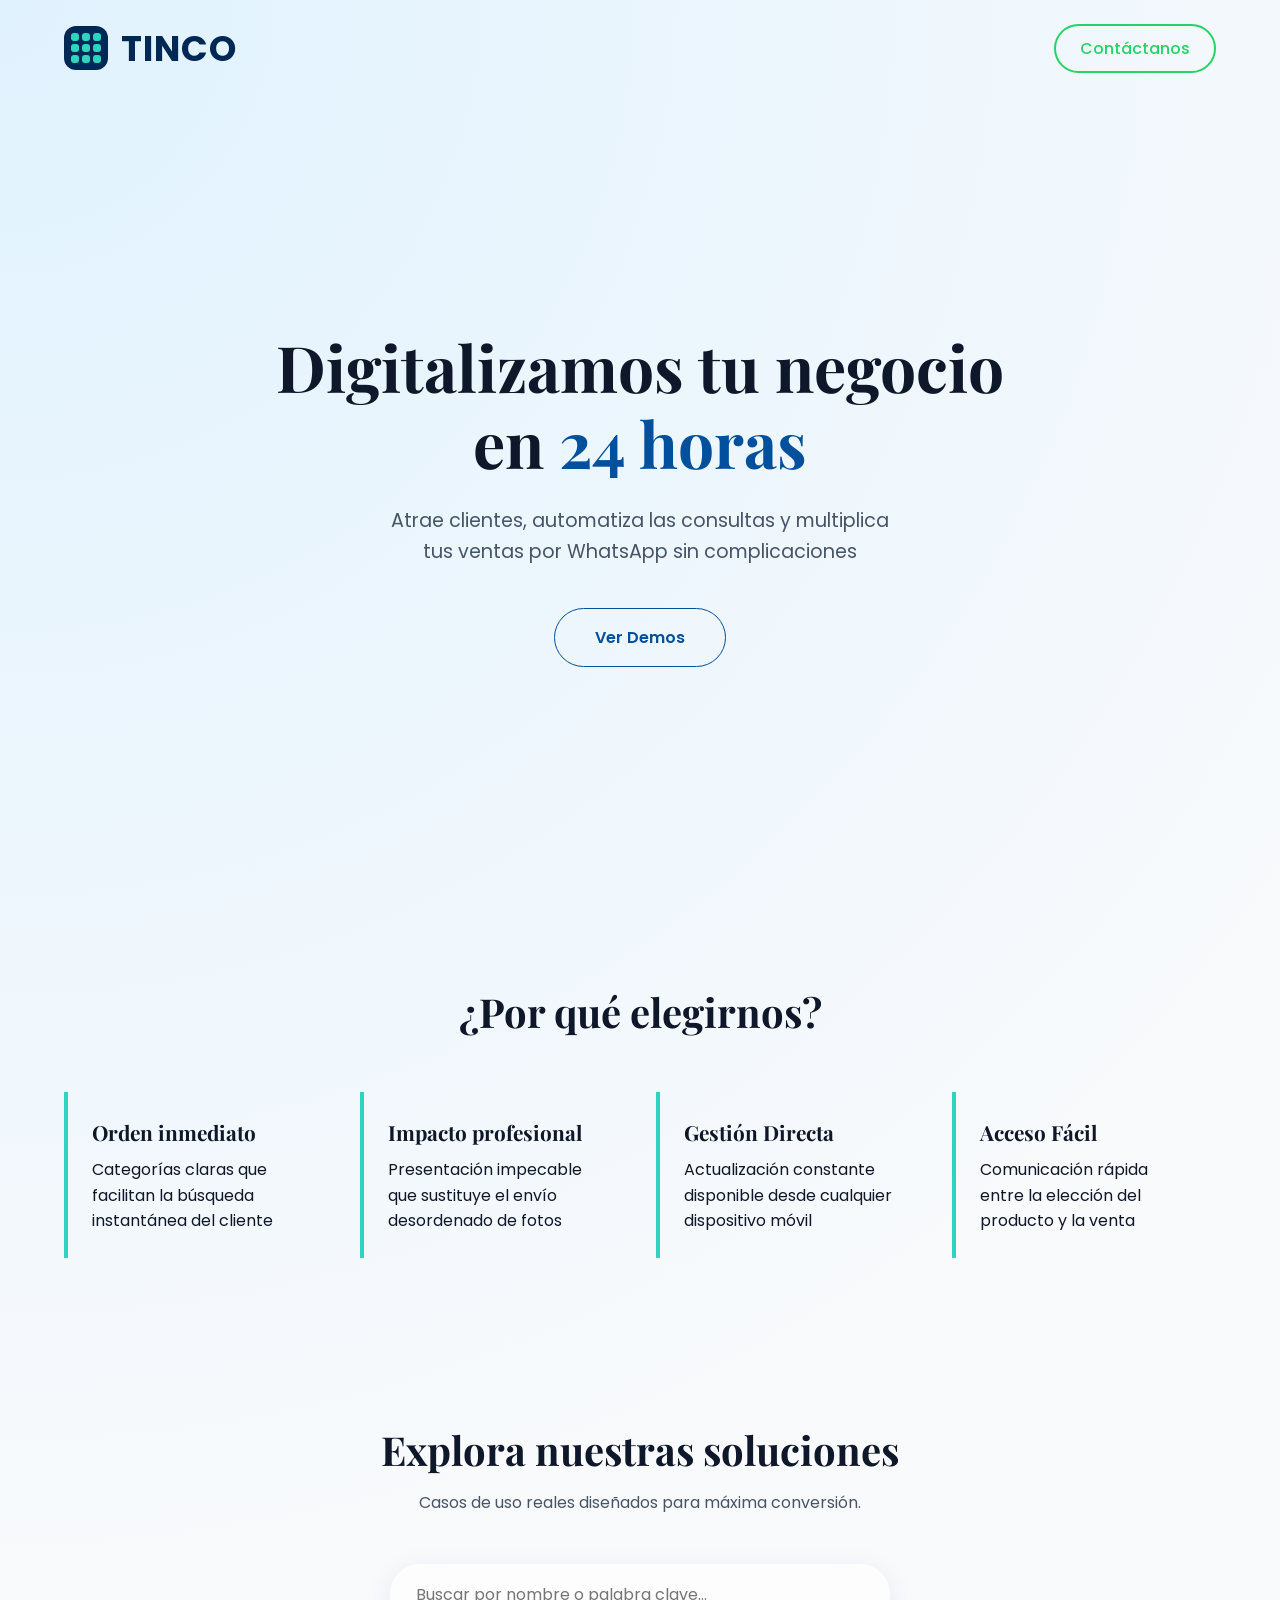
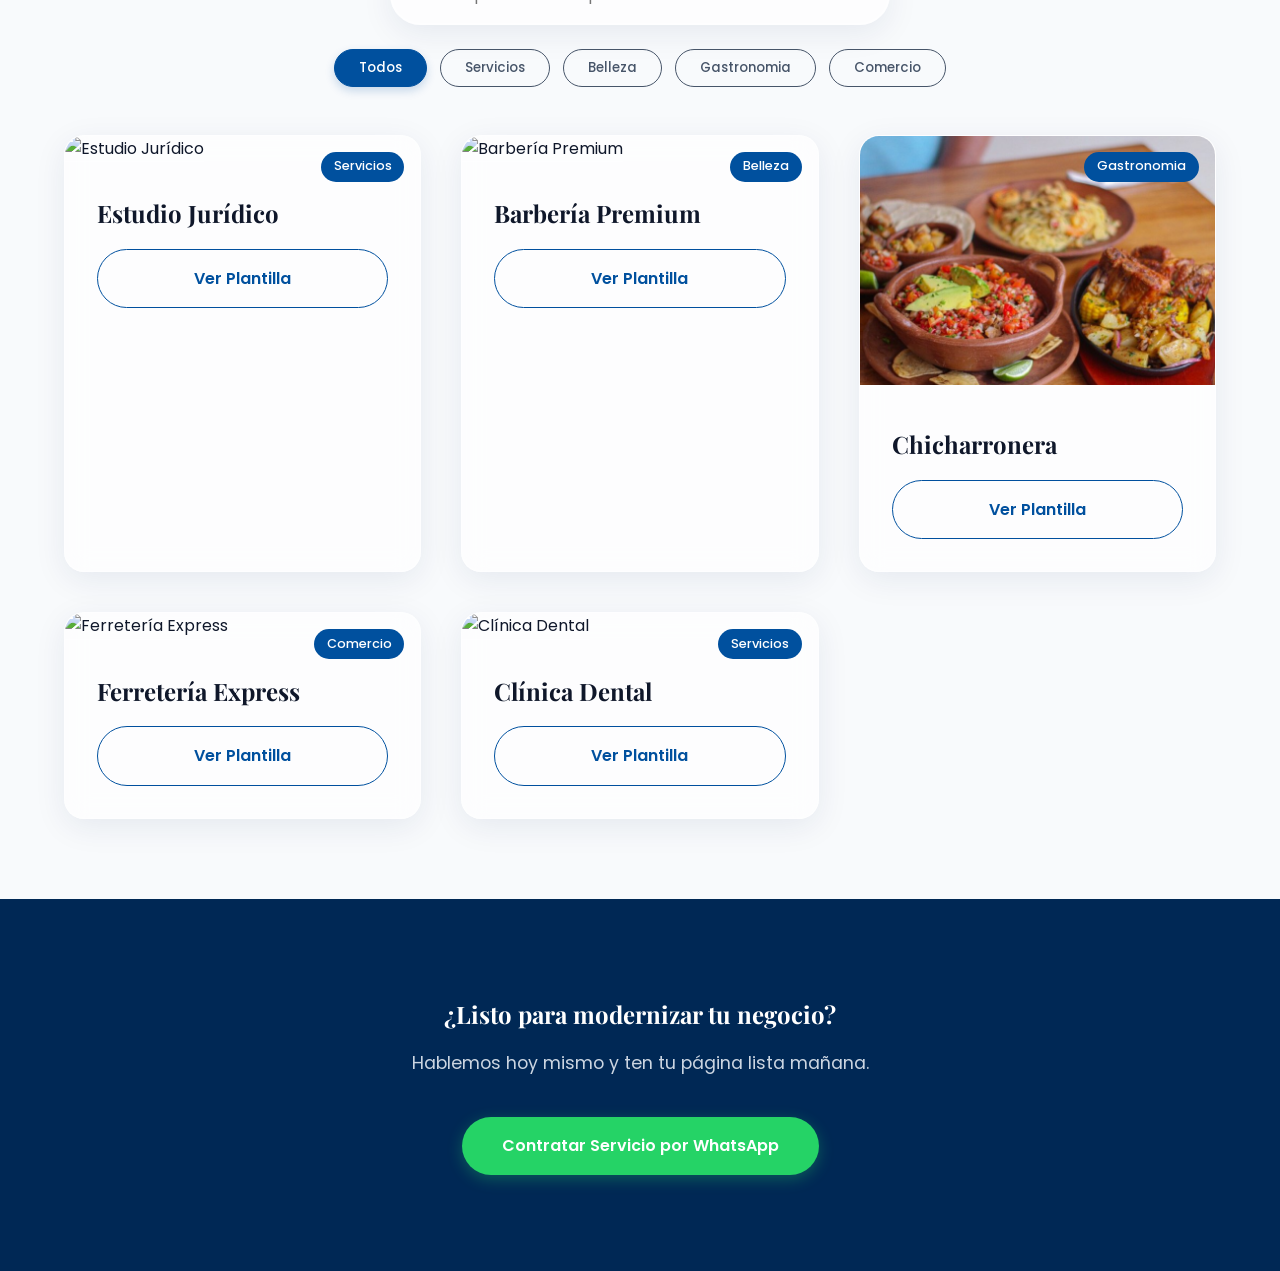
==== index.html @ 5d8689fd "Add files via upload" ====
<!DOCTYPE html>
<html lang="es">
<head>
    <meta charset="UTF-8">
    <meta name="viewport" content="width=device-width, initial-scale=1.0">
    <title>TINCO | Agencia de Transformación Digital</title>
    <link rel="preconnect" href="https://fonts.googleapis.com">
    <link rel="preconnect" href="https://fonts.gstatic.com" crossorigin>
    <link href="https://fonts.googleapis.com/css2?family=Playfair+Display:wght@600;700&family=Poppins:wght@300;400;500;600;700&display=swap" rel="stylesheet">
    <link rel="stylesheet" href="style.css">
</head>
<body>

    <nav class="main-header">
        <div class="container nav-container">
            <a href="#" class="logo">
                <div class="logo-icon">
                    <span></span><span></span><span></span>
                    <span></span><span></span><span></span>
                    <span></span><span></span><span></span>
                </div>
                <span class="logo-text">TINCO</span>
            </a>
            <a href="https://wa.me/1234567890" target="_blank" class="btn-whatsapp-header">Contáctanos</a>
        </div>
    </nav>

    <header class="hero">
        <div class="container hero-content">
            <h1>Digitalizamos tu negocio <br> en <span class="highlight">24 horas</span></h1>
            <p>Atrae clientes, automatiza las consultas y multiplica <br> tus ventas por WhatsApp sin complicaciones</p>
            <a href="#portfolio" class="btn btn-primary">Ver Demos</a>
        </div>
    </header>

    <section class="benefits">
        <div class="container">
            <h2 class="section-title">¿Por qué elegirnos?</h2>
            <div class="benefits-grid">
                <div class="benefit-card">
                    <h3>Orden inmediato</h3>
                    <p>Categorías claras que facilitan la búsqueda instantánea del cliente</p>
                </div>
                <div class="benefit-card">
                    <h3>Impacto profesional</h3>
                    <p>Presentación impecable que sustituye el envío desordenado de fotos</p>
                </div>
                <div class="benefit-card">
                    <h3>Gestión Directa</h3>
                    <p>Actualización constante disponible desde cualquier dispositivo móvil</p>
                </div>
                <div class="benefit-card">
                    <h3>Acceso Fácil</h3>
                    <p>Comunicación rápida entre la elección del producto y la venta</p>
                </div>
            </div>
        </div>
    </section>

    <section id="portfolio" class="portfolio">
        <div class="container">
            <h2 class="section-title">Explora nuestras soluciones</h2>
            <p class="section-subtitle">Casos de uso reales diseñados para máxima conversión.</p>
            
            <div class="portfolio-controls">
                <div class="search-box">
                    <input type="text" id="search-input" placeholder="Buscar por nombre o palabra clave...">
                </div>
                <div class="filter-buttons" id="filter-buttons"></div>
            </div>

            <div id="portfolio-grid" class="portfolio-grid">
                </div>
            
            <div id="no-results" class="no-results" style="display: none;">
                <p>No encontramos demos que coincidan con tu búsqueda.</p>
            </div>
        </div>
    </section>

    <footer class="cta-footer">
        <div class="container">
            <h2>¿Listo para modernizar tu negocio?</h2>
            <p>Hablemos hoy mismo y ten tu página lista mañana.</p>
            <a href="https://wa.me/1234567890?text=Hola,%20quiero%20digitalizar%20mi%20negocio" target="_blank" rel="noopener noreferrer" class="btn btn-whatsapp-footer">
                Contratar Servicio por WhatsApp
            </a>
        </div>
    </footer>

    <script src="app.js"></script>
</body>
</html>
---- style.css ----
/* --- Variables CSS --- */
:root {
    /* Paleta azul basada en el logo TINCO */
    --logo-dark-blue: #002855; 
    --logo-light-blue: #2dd4bf; /* Tono cyan para los recuadros internos */
    
    --primary-color: #00509E; 
    --primary-hover: #003F8A;
    --whatsapp-color: #25D366;
    --whatsapp-hover: #1da851;
    
    /* Fondos y textos */
    --bg-light: #f8fafc;
    --text-dark: #0f172a;
    --text-muted: #475569;
    
    /* Variables para Glassmorphism */
    --glass-bg: rgba(255, 255, 255, 0.65);
    --glass-border: rgba(255, 255, 255, 0.4);
    --glass-shadow: 0 8px 32px 0 rgba(0, 40, 85, 0.08); /* Sombra con matiz azul */
    
    /* Tipografía */
    --font-heading: 'Playfair Display', serif;
    --font-body: 'Poppins', sans-serif;
}

/* --- Reseteo --- */
* {
    margin: 0;
    padding: 0;
    box-sizing: border-box;
}

html { scroll-behavior: smooth; }

body {
    font-family: var(--font-body);
    /* Fondo con un sutil degradado azul claro para resaltar el cristal */
    background: radial-gradient(circle at top left, #e0f2fe 0%, var(--bg-light) 50%);
    color: var(--text-dark);
    line-height: 1.6;
}

.container {
    width: 90%;
    max-width: 1200px;
    margin: 0 auto;
}

/* --- Tipografía General --- */
h1, h2, h3 { font-family: var(--font-heading); color: var(--text-dark); }
.section-title { text-align: center; font-size: 2.5rem; margin-bottom: 0.5rem; }
.section-subtitle { text-align: center; color: var(--text-muted); margin-bottom: 3rem; }

/* --- Navegación y Logo CSS --- */
.main-header {
    padding: 1.5rem 0;
    position: absolute;
    width: 100%;
    top: 0;
    z-index: 100;
}

.nav-container {
    display: flex;
    justify-content: space-between;
    align-items: center;
}

.logo {
    display: flex;
    align-items: center;
    gap: 0.8rem;
    text-decoration: none;
}

/* Recreación del isotipo TINCO */
.logo-icon {
    width: 44px;
    height: 44px;
    background-color: var(--logo-dark-blue);
    border-radius: 12px;
    display: grid;
    grid-template-columns: repeat(3, 1fr);
    grid-template-rows: repeat(3, 1fr);
    gap: 3px;
    padding: 7px;
}

.logo-icon span {
    background-color: var(--logo-light-blue);
    border-radius: 3px;
    display: block;
}

.logo-text {
    font-size: 2.2rem;
    font-weight: 700;
    color: var(--logo-dark-blue);
    letter-spacing: 1px;
    line-height: 1;
}

/* --- Botones --- */
.btn {
    display: inline-block;
    padding: 1rem 2.5rem;
    border-radius: 50px;
    font-weight: 600;
    text-decoration: none;
    transition: all 0.3s ease;
    cursor: pointer;
    border: none;
    text-align: center;
}
/* Botón en estado normal: Transparente con borde */
.btn-primary {
    background-color: transparent; /* Fondo transparente */
    color: var(--primary-color);   /* Texto del color de tu marca */
    border: 1px solid var(--primary-color); /* Borde visible */
    box-shadow: none;              /* Sin sombra inicial */
    transition: all 0.3s ease;     /* Animación suave */
}

/* Botón cuando pasas el cursor (hover) o tocas (active) */
.btn-primary:hover, 
.btn-primary:active {
    background-color: var(--primary-color); /* Ahora sí tiene relleno */
    color: #fff;                             /* Texto blanco para contrastar */
    transform: translateY(-2px);             /* Efecto de elevación */
    box-shadow: 0 6px 15px rgba(0, 80, 158, 0.3); /* Sombra suave al rellenarse */
}

/* Botón WhatsApp Header Minimalista */
.btn-whatsapp-header {
    padding: 0.6rem 1.5rem;
    border-radius: 50px;
    font-weight: 500;
    text-decoration: none;
    background: transparent;
    color: var(--whatsapp-color);
    border: 2px solid var(--whatsapp-color);
    transition: all 0.3s ease;
}

.btn-whatsapp-header:hover {
    background: var(--whatsapp-color);
    color: #fff;
}

.btn-whatsapp-footer {
    display: inline-block;
    padding: 1rem 2.5rem;
    border-radius: 50px;
    font-weight: 600;
    text-decoration: none;
    background-color: var(--whatsapp-color);
    color: #fff;
    transition: all 0.3s ease;
    box-shadow: 0 4px 15px rgba(37, 211, 102, 0.3);
}

.btn-whatsapp-footer:hover {
    background-color: var(--whatsapp-hover);
    transform: translateY(-3px);
}

/* --- Hero Section --- */
.hero {
    min-height: 100vh;
    display: flex;
    align-items: center;
    text-align: center;
    padding-top: 6rem; /* Compensa la navegación absoluta */
}

.hero h1 {
    font-size: clamp(2.5rem, 5vw, 4.5rem);
    line-height: 1.2;
    margin-bottom: 1.5rem;
}

.hero .highlight { color: var(--primary-color); }
.hero p {
    font-size: 1.2rem;
    color: var(--text-muted);
    max-width: 600px;
    margin: 0 auto 2.5rem;
}

/* --- Beneficios --- */
.benefits { padding: 5rem 0; }
.benefits-grid {
    display: grid;
    grid-template-columns: 1fr;
    gap: 2rem;
    margin-top: 3rem;
}
.benefit-card {
    background: transparent;
    border-left: 4px solid var(--logo-light-blue);
    padding: 1.5rem;
}
.benefit-card h3 { margin-bottom: 0.5rem; font-size: 1.3rem; }

/* --- Portafolio (Glassmorphism) --- */
.portfolio { padding: 5rem 0; position: relative; }
.portfolio-grid {
    display: grid;
    grid-template-columns: 1fr;
    gap: 2.5rem;
}
.demo-card {
    background: var(--glass-bg);
    backdrop-filter: blur(12px);
    -webkit-backdrop-filter: blur(12px);
    border: 1px solid var(--glass-border);
    border-radius: 20px;
    overflow: hidden;
    box-shadow: var(--glass-shadow);
    transition: transform 0.4s ease, box-shadow 0.4s ease;
    display: flex;
    flex-direction: column;
}
.demo-card:hover {
    transform: translateY(-10px);
    box-shadow: 0 15px 40px 0 rgba(0, 40, 85, 0.15);
}
.demo-image {
    width: 100%;
    height: 250px;
    object-fit: cover;
    border-bottom: 1px solid var(--glass-border);
}
.demo-content {
    padding: 2rem;
    display: flex;
    flex-direction: column;
    flex-grow: 1;
}

.demo-content h3 { margin-bottom: 1rem; font-size: 1.5rem; }

.demo-btn { width: 100%; }

/* --- Footer CTA --- */
.cta-footer {
    background-color: var(--logo-dark-blue);
    color: #fff;
    text-align: center;
    padding: 6rem 0;
}
.cta-footer h2 { color: #fff; margin-bottom: 1rem; }
.cta-footer p { color: #cbd5e1; margin-bottom: 2.5rem; font-size: 1.1rem; }

/* --- Media Queries (Desktop) --- */
@media (min-width: 768px) {
    .benefits-grid { grid-template-columns: repeat(2, 1fr); }
    .portfolio-grid { grid-template-columns: repeat(2, 1fr); }
}
@media (min-width: 1024px) {
    .benefits-grid { grid-template-columns: repeat(4, 1fr); }
    .portfolio-grid { grid-template-columns: repeat(3, 1fr); }
}





/* --- Controles de Portafolio (Buscador y Filtros) --- */
.portfolio-controls {
    display: flex;
    flex-direction: column;
    align-items: center;
    gap: 1.5rem;
    margin-bottom: 3rem;
}

.search-box {
    width: 100%;
    max-width: 500px;
}

.search-box input {
    width: 100%;
    padding: 1rem 1.5rem;
    font-family: var(--font-body);
    font-size: 1rem;
    color: var(--text-dark);
    background: var(--glass-bg);
    border: 2px solid var(--glass-border);
    border-radius: 50px;
    outline: none;
    transition: all 0.3s ease;
    box-shadow: var(--glass-shadow);
}

.search-box input:focus {
    border-color: var(--logo-light-blue);
    box-shadow: 0 0 15px rgba(45, 212, 191, 0.3);
}

.filter-buttons {
    display: flex;
    flex-wrap: wrap;
    justify-content: center;
    gap: 0.8rem;
}

.filter-btn {
    background: transparent;
    border: 1px solid var(--text-muted);
    color: var(--text-muted);
    padding: 0.5rem 1.5rem;
    border-radius: 50px;
    font-family: var(--font-body);
    font-weight: 500;
    cursor: pointer;
    transition: all 0.3s ease;
}

.filter-btn:hover {
    border-color: var(--primary-color);
    color: var(--primary-color);
}

.filter-btn.active {
    background: var(--primary-color);
    border-color: var(--primary-color);
    color: #fff;
    box-shadow: 0 4px 10px rgba(0, 80, 158, 0.2);
}

.no-results {
    text-align: center;
    padding: 3rem;
    color: var(--text-muted);
    font-size: 1.2rem;
    background: var(--glass-bg);
    border-radius: 20px;
    border: 1px dashed var(--text-muted);
}
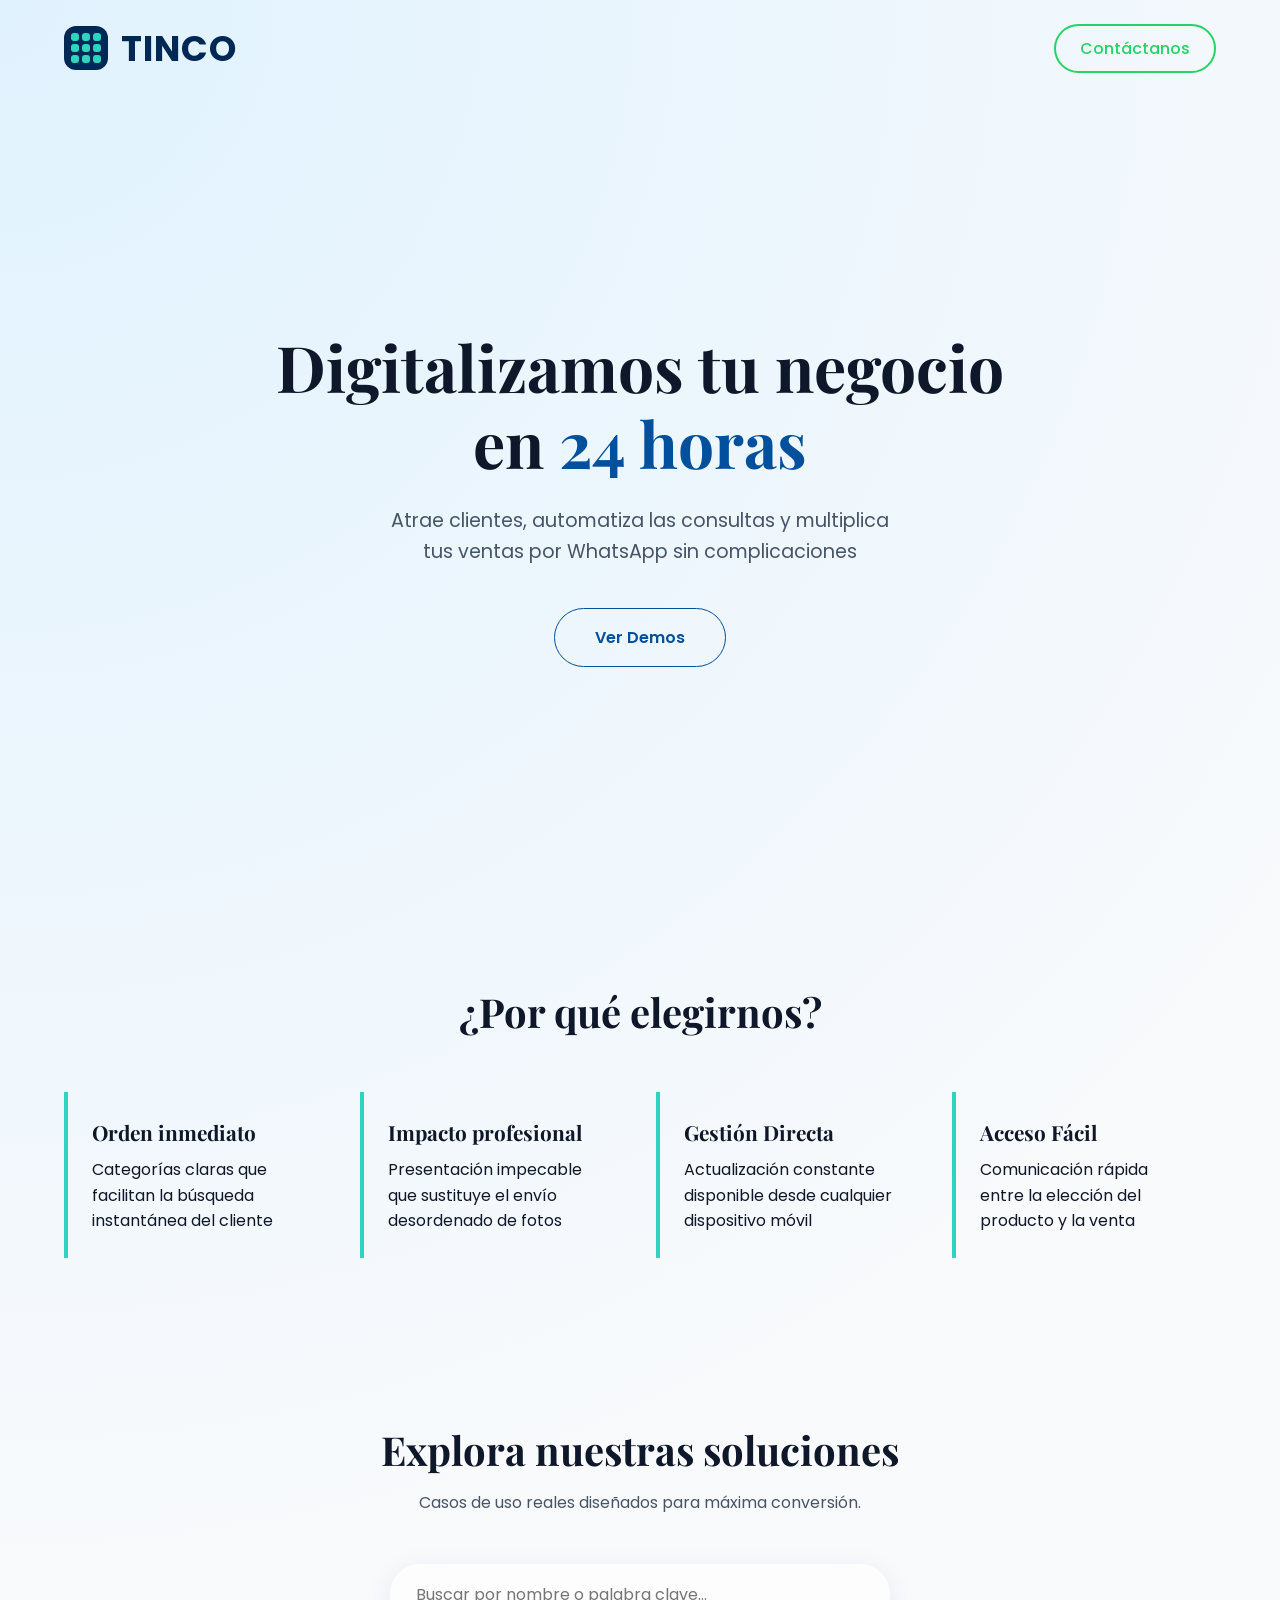
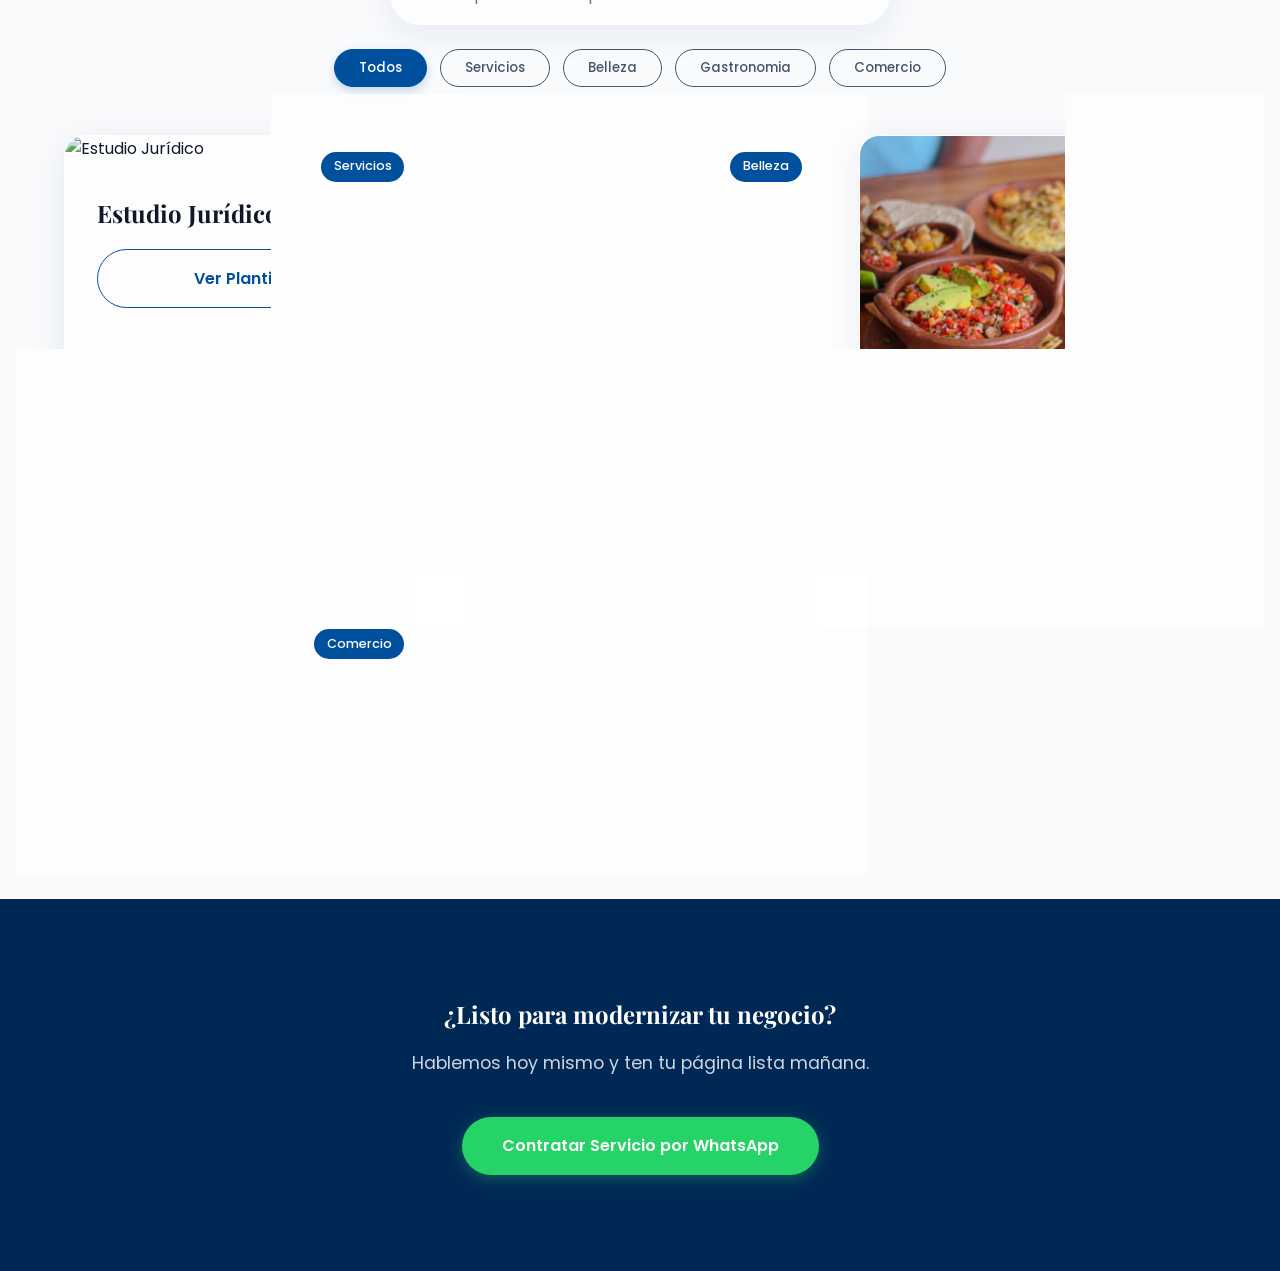
==== commit fdb9e754: "Update index.html" ====
--- a/index.html
+++ b/index.html
@@ -3,7 +3,7 @@
 <head>
     <meta charset="UTF-8">
     <meta name="viewport" content="width=device-width, initial-scale=1.0">
-    <title>TINCO | Agencia de Transformación Digital</title>
+    <title>TINCO | Agencia de Catálogos Digitales</title>
     <link rel="preconnect" href="https://fonts.googleapis.com">
     <link rel="preconnect" href="https://fonts.gstatic.com" crossorigin>
     <link href="https://fonts.googleapis.com/css2?family=Playfair+Display:wght@600;700&family=Poppins:wght@300;400;500;600;700&display=swap" rel="stylesheet">
@@ -90,4 +90,4 @@
 
     <script src="app.js"></script>
 </body>
-</html>+</html>
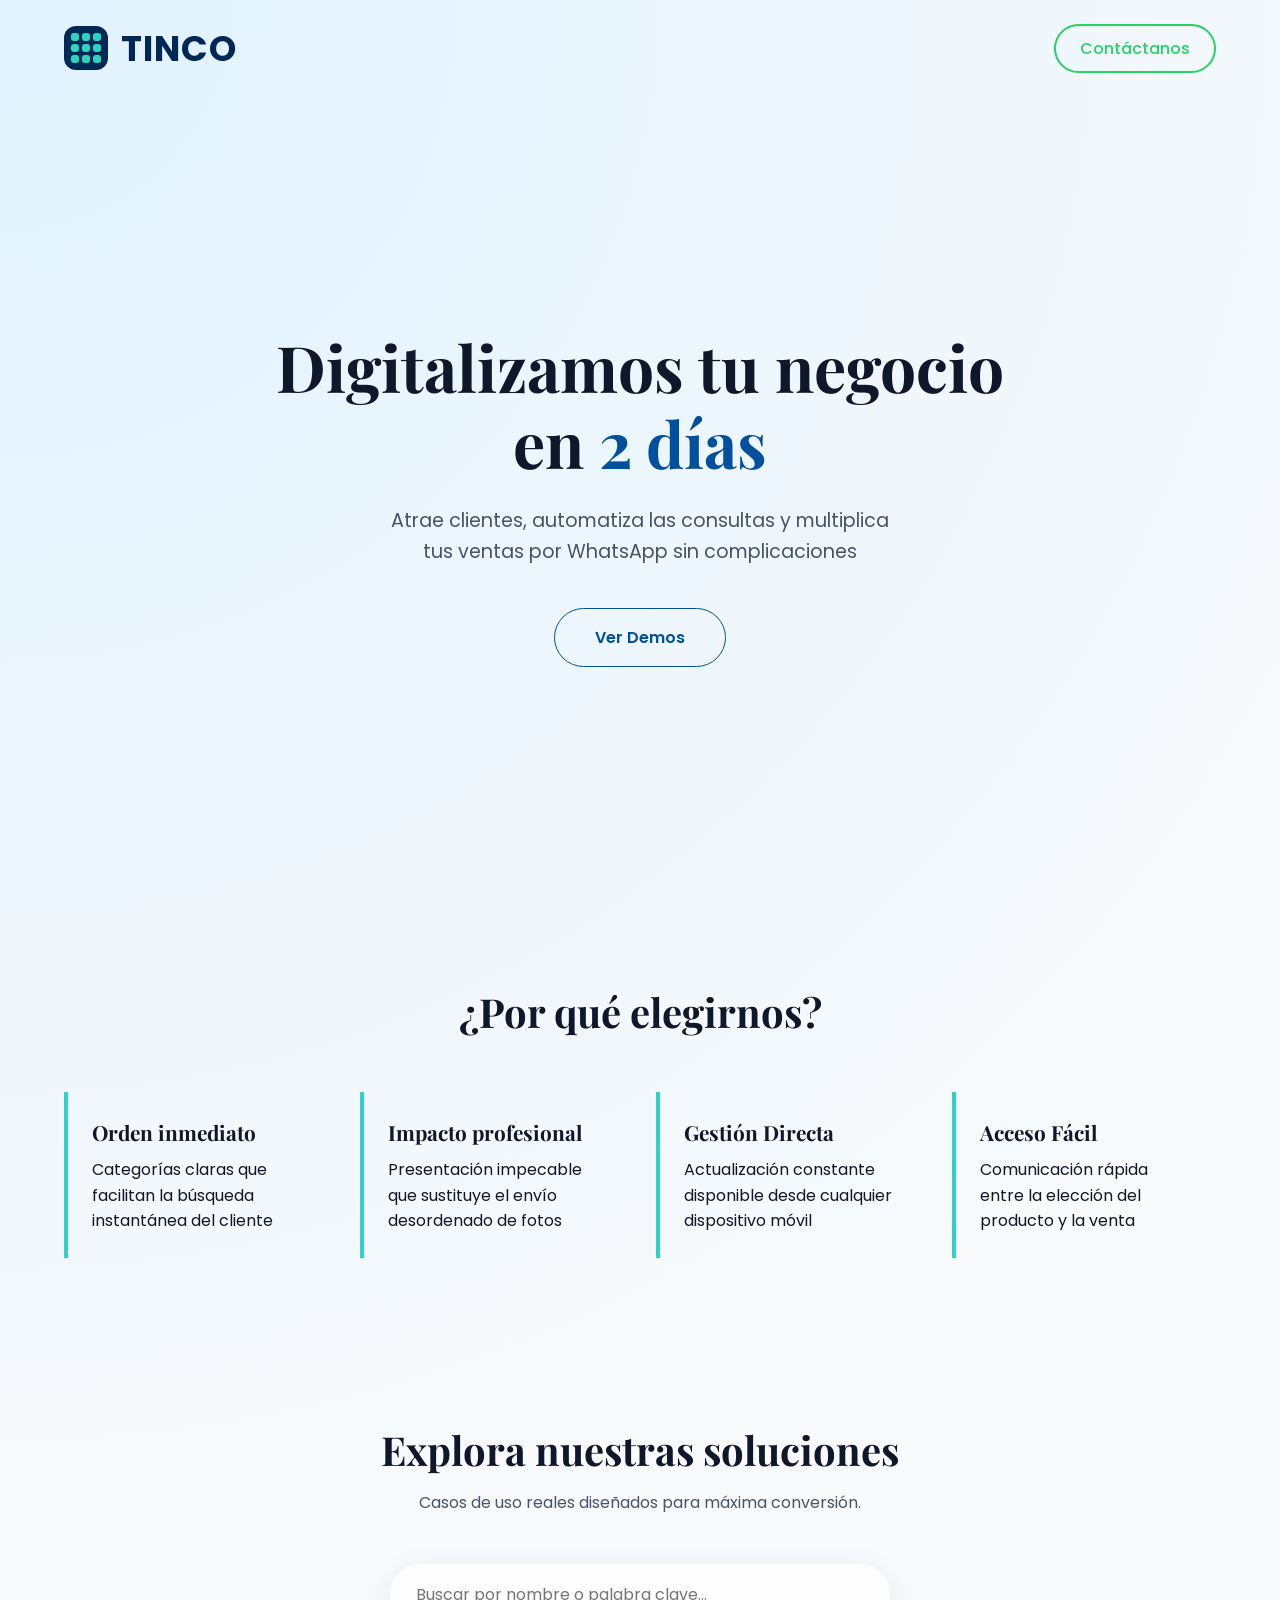
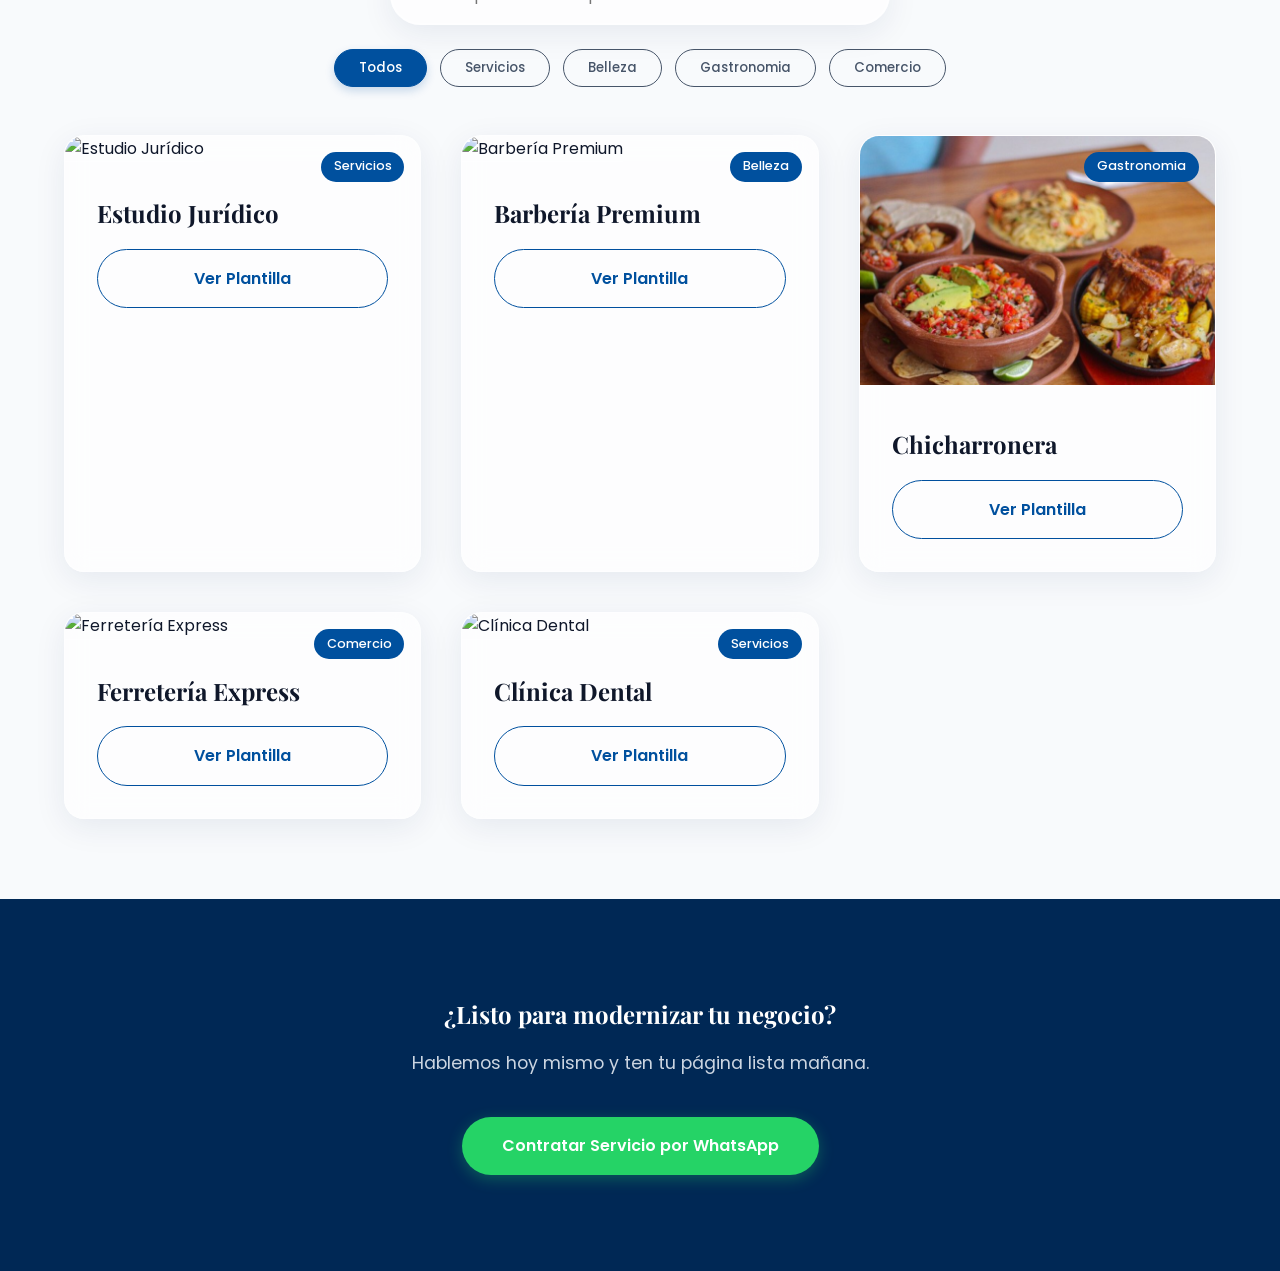
==== commit 069a0b7e: "Update index.html" ====
--- a/index.html
+++ b/index.html
@@ -8,6 +8,7 @@
     <link rel="preconnect" href="https://fonts.gstatic.com" crossorigin>
     <link href="https://fonts.googleapis.com/css2?family=Playfair+Display:wght@600;700&family=Poppins:wght@300;400;500;600;700&display=swap" rel="stylesheet">
     <link rel="stylesheet" href="style.css">
+    <link rel="icon" type="image/svg+xml" href="favicon.svg">
 </head>
 <body>
 
@@ -27,7 +28,7 @@
 
     <header class="hero">
         <div class="container hero-content">
-            <h1>Digitalizamos tu negocio <br> en <span class="highlight">24 horas</span></h1>
+            <h1>Digitalizamos tu negocio <br> en <span class="highlight">2 días</span></h1>
             <p>Atrae clientes, automatiza las consultas y multiplica <br> tus ventas por WhatsApp sin complicaciones</p>
             <a href="#portfolio" class="btn btn-primary">Ver Demos</a>
         </div>
